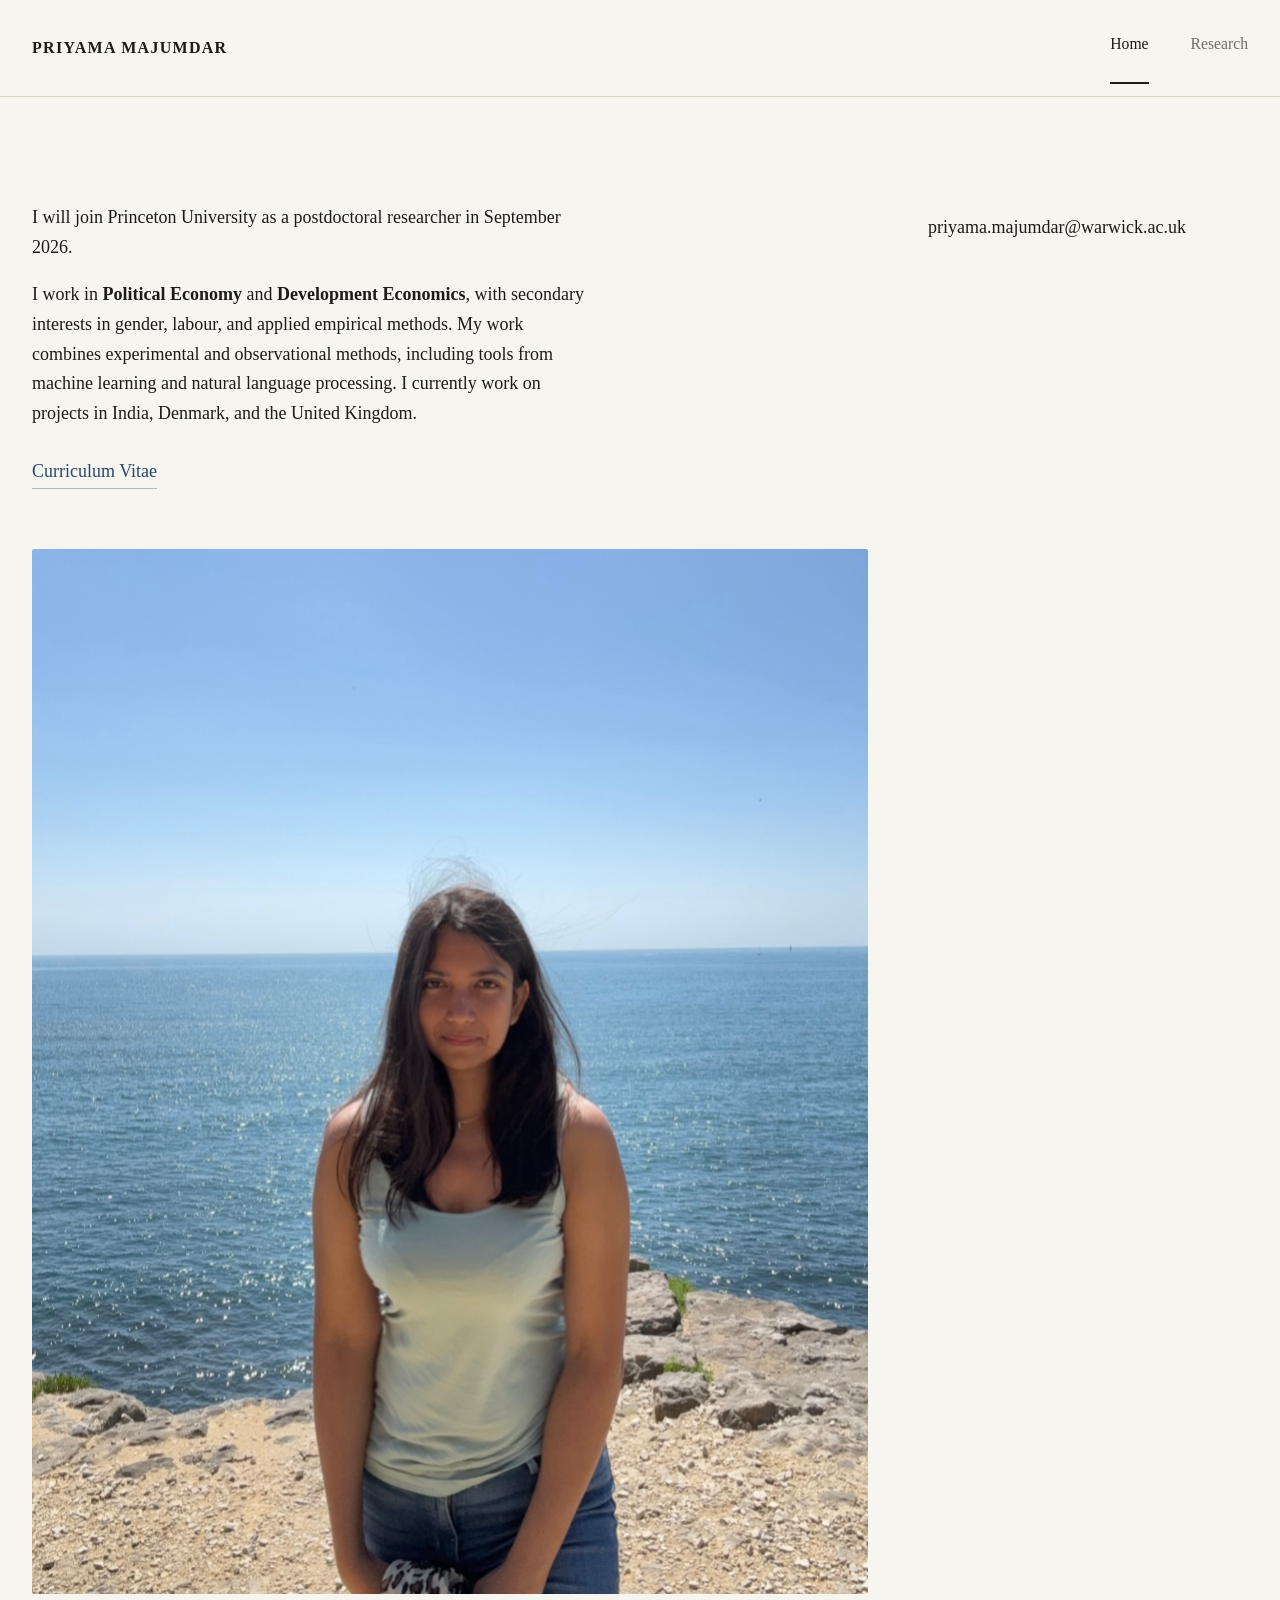
==== index.html @ 5f03e094 "Update index.html" ====
<!-- index.html -->
<!DOCTYPE html>
<html lang="en">
<head>
  <meta charset="UTF-8" />
  <meta name="viewport" content="width=device-width, initial-scale=1.0" />
  <title>Priyama Majumdar</title>
  <link rel="stylesheet" href="style.css" />
</head>
<body>
  <header class="site-header">
    <div class="wrap header-inner">
      <a class="brand" href="index.html">Priyama Majumdar</a>
      <nav class="site-nav">
        <a class="active" href="index.html">Home</a>
        <a href="research.html">Research</a>
      </nav>
    </div>
  </header>

  <main class="wrap">
    <section class="hero">
      <div class="hero-copy">

        <p>
          I will join Princeton University as a postdoctoral researcher in September 2026.
        </p>
        
        <p>
          I work in <strong>Political Economy</strong> and <strong>Development Economics</strong>,
          with secondary interests in gender, labour, and applied empirical methods. 
          My work combines experimental and observational methods, including tools from machine learning and natural language processing.
          I currently work on projects in India, Denmark, and the United Kingdom.
        </p>


        <div class="hero-links">
          <a class="text-link" href="https://www.dropbox.com/scl/fi/6mhndwe2h00qac5xtjrt0/Priyama_CV_Latest.pdf?dl=0&rlkey=czpcbrg3jbp7umn40eln0xanf" target="_blank" rel="noopener noreferrer">Curriculum Vitae</a>
        </div>
      </div>

      <div class="hero-links">
          <a href="mailto:priyama.majumdar@warwick.ac.uk">priyama.majumdar@warwick.ac.uk</a>
      </div>
 
      <div class="hero-image">
        <img src="profile.JPG" alt="Priyama Majumdar" />
      </div>
    </section>
  </main>


</body>
</html>
---- style.css ----
:root {
  --bg: #f7f5f0;
  --paper: #ffffff;
  --text: #1d1b19;
  --muted: #736c64;
  --line: #d8d1c6;
  --accent: #27476e;
  --max: 1240px;
  --narrow: 1100px;
}

* {
  box-sizing: border-box;
}

html {
  scroll-behavior: smooth;
}

body {
  margin: 0;
  background: var(--bg);
  color: var(--text);
  font-family: Georgia, "Times New Roman", Times, serif;
  font-size: 18px;
  line-height: 1.65;
}

img {
  max-width: 100%;
  display: block;
}

a {
  color: inherit;
  text-decoration: none;
}

.wrap {
  width: min(var(--max), calc(100% - 64px));
  margin: 0 auto;
}

.narrow {
  width: min(var(--narrow), calc(100% - 64px));
}

.site-header {
  background: var(--bg);
  border-bottom: 1px solid var(--line);
}

.header-inner {
  min-height: 96px;
  display: flex;
  align-items: center;
  justify-content: space-between;
  gap: 32px;
}

.brand {
  font-size: 1rem;
  font-weight: 600;
  letter-spacing: 0.08em;
  text-transform: uppercase;
}

.site-nav {
  display: flex;
  align-items: center;
  gap: 42px;
  flex-wrap: wrap;
}

.site-nav a {
  position: relative;
  font-size: 0.98rem;
  color: var(--muted);
  padding-bottom: 8px;
}

.site-nav a:hover,
.site-nav a.active {
  color: var(--text);
}

.site-nav a.active::after {
  content: "";
  position: absolute;
  left: 0;
  bottom: -19px;
  width: 100%;
  height: 2px;
  background: var(--text);
}

/* home */

.hero {
  padding: 88px 0 78px;
  display: grid;
  grid-template-columns: minmax(0, 1.4fr) 320px;
  gap: 60px;
  align-items: start;
}

.eyebrow {
  margin: 0 0 12px;
  font-size: 0.82rem;
  letter-spacing: 0.12em;
  text-transform: uppercase;
  color: var(--muted);
}

h1 {
  margin: 0 0 18px;
  font-size: clamp(2.8rem, 5vw, 4.4rem);
  line-height: 1.05;
  font-weight: 500;
}

.lead {
  margin: 0 0 22px;
  font-size: 1.14rem;
  color: var(--muted);
}

.hero-copy p {
  max-width: 62ch;
}

.hero-links {
  display: flex;
  gap: 20px;
  align-items: center;
  flex-wrap: wrap;
  margin-top: 28px;
}

.button {
  display: inline-block;
  padding: 12px 20px;
  background: var(--accent);
  color: #fff;
  border-radius: 2px;
  font-size: 0.95rem;
}

.button:hover {
  opacity: 0.92;
}

.text-link {
  color: var(--accent);
  border-bottom: 1px solid rgba(39, 71, 110, 0.35);
  padding-bottom: 1px;
}

.hero-image img {
  width: 100%;
  aspect-ratio: 4 / 5;
  object-fit: cover;
  border-radius: 2px;
}

.home-section {
  padding: 8px 0 96px;
}

.info-grid {
  display: grid;
  grid-template-columns: repeat(2, minmax(0, 1fr));
  gap: 32px;
}

.info-block {
  padding-top: 20px;
  border-top: 1px solid var(--line);
}

.section-label {
  margin: 0 0 10px;
  font-size: 0.82rem;
  letter-spacing: 0.12em;
  text-transform: uppercase;
  color: var(--muted);
}

.muted {
  color: var(--muted);
}

/* research + contact page spacing */

.research-page {
  padding-top: 72px;
  padding-bottom: 90px;
}

.simple-page {
  padding-top: 72px;
  padding-bottom: 90px;
}

/* research */

.research-section + .research-section {
  margin-top: 56px;
}

.section-title {
  margin: 0 0 20px;
  font-size: 0.88rem;
  font-weight: 600;
  letter-spacing: 0.12em;
  text-transform: uppercase;
  color: var(--muted);
}

.paper-list {
  margin: 0;
  padding-left: 2rem;
}

.paper-item {
  border-top: 1px solid var(--line);
  padding: 20px 0 22px 0.2rem;
}

.paper-item::marker {
  font-weight: 600;
  color: var(--text);
}

.paper-item h3 {
  margin: 0 0 6px;
  font-size: 1.14rem;
  line-height: 1.35;
  font-weight: 500;
}

.paper-item h3 a:hover {
  color: var(--accent);
}

.paper-meta {
  margin: 0;
  color: var(--muted);
  font-size: 0.98rem;
  line-height: 1.55;
}

/* contact */

.contact-card {
  margin: 0 0 90px;
  padding: 0;
  border-top: none;
}

.contact-label {
  margin: 0 0 8px;
  font-size: 0.92rem;
  font-weight: 600;
  letter-spacing: 0.08em;
  text-transform: uppercase;
  color: var(--muted);
}

.contact-email {
  margin: 0 0 18px;
  font-size: 1.45rem;
  line-height: 1.3;
}

.contact-email a {
  color: var(--accent);
}

.contact-email a:hover {
  opacity: 0.9;
}

.contact-note {
  margin: 0;
  max-width: none;
  font-size: 1rem;
  color: var(--muted);
  line-height: 1.6;
}

/* footer */

.site-footer {
  border-top: 1px solid var(--line);
  padding: 24px 0 34px;
}

.footer-inner p {
  margin: 0;
  font-size: 0.92rem;
  color: var(--muted);
}

/* responsive */

@media (max-width: 900px) {
  .hero {
    grid-template-columns: 1fr;
    gap: 36px;
    padding-top: 64px;
  }

  .hero-image {
    max-width: 340px;
  }

  .info-grid {
    grid-template-columns: 1fr;
  }
}

@media (max-width: 700px) {
  body {
    font-size: 17px;
  }

  .wrap,
  .narrow {
    width: min(100% - 32px, var(--max));
  }

  .header-inner {
    min-height: auto;
    padding: 20px 0;
    flex-direction: column;
    align-items: flex-start;
    gap: 16px;
  }

  .site-nav {
    gap: 24px;
  }

  .site-nav a.active::after {
    bottom: -8px;
  }

  .paper-list {
    padding-left: 1.5rem;
  }

  .contact-email {
    font-size: 2rem;
  }
}
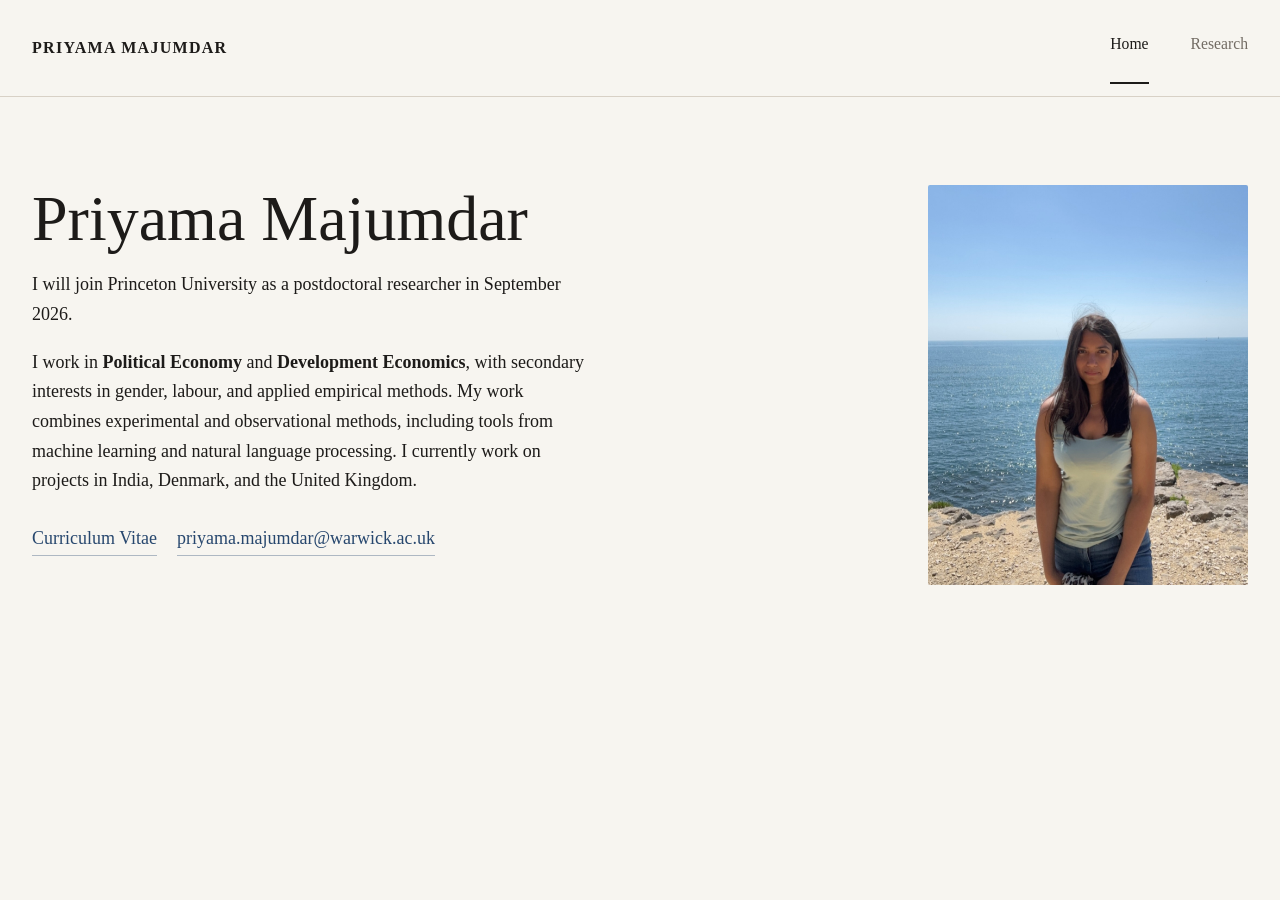
==== commit be83340c: "Update index.html" ====
--- a/index.html
+++ b/index.html
@@ -1,4 +1,3 @@
-<!-- index.html -->
 <!DOCTYPE html>
 <html lang="en">
 <head>
@@ -21,34 +20,39 @@
   <main class="wrap">
     <section class="hero">
       <div class="hero-copy">
+        <h1>Priyama Majumdar</h1>
+
+        <p class="hero-status">
+          I will join Princeton University as a postdoctoral researcher in September 2026.
+        </p>
 
         <p>
-          I will join Princeton University as a postdoctoral researcher in September 2026.
-        </p>
-        
-        <p>
           I work in <strong>Political Economy</strong> and <strong>Development Economics</strong>,
-          with secondary interests in gender, labour, and applied empirical methods. 
-          My work combines experimental and observational methods, including tools from machine learning and natural language processing.
-          I currently work on projects in India, Denmark, and the United Kingdom.
+          with secondary interests in gender, labour, and applied empirical methods.
+          My work combines experimental and observational methods, including tools from machine learning
+          and natural language processing. I currently work on projects in India, Denmark, and the United Kingdom.
         </p>
 
+        <div class="hero-links">
+          <a
+            class="text-link"
+            href="https://www.dropbox.com/scl/fi/6mhndwe2h00qac5xtjrt0/Priyama_CV_Latest.pdf?dl=0&rlkey=czpcbrg3jbp7umn40eln0xanf"
+            target="_blank"
+            rel="noopener noreferrer"
+          >
+            Curriculum Vitae
+          </a>
 
-        <div class="hero-links">
-          <a class="text-link" href="https://www.dropbox.com/scl/fi/6mhndwe2h00qac5xtjrt0/Priyama_CV_Latest.pdf?dl=0&rlkey=czpcbrg3jbp7umn40eln0xanf" target="_blank" rel="noopener noreferrer">Curriculum Vitae</a>
+          <a class="text-link contact-link" href="mailto:priyama.majumdar@warwick.ac.uk">
+            priyama.majumdar@warwick.ac.uk
+          </a>
         </div>
       </div>
 
-      <div class="hero-links">
-          <a href="mailto:priyama.majumdar@warwick.ac.uk">priyama.majumdar@warwick.ac.uk</a>
-      </div>
- 
       <div class="hero-image">
-        <img src="profile.JPG" alt="Priyama Majumdar" />
+        <img src="profile.JPG" alt="Portrait of Priyama Majumdar" />
       </div>
     </section>
   </main>
-
-
 </body>
 </html>
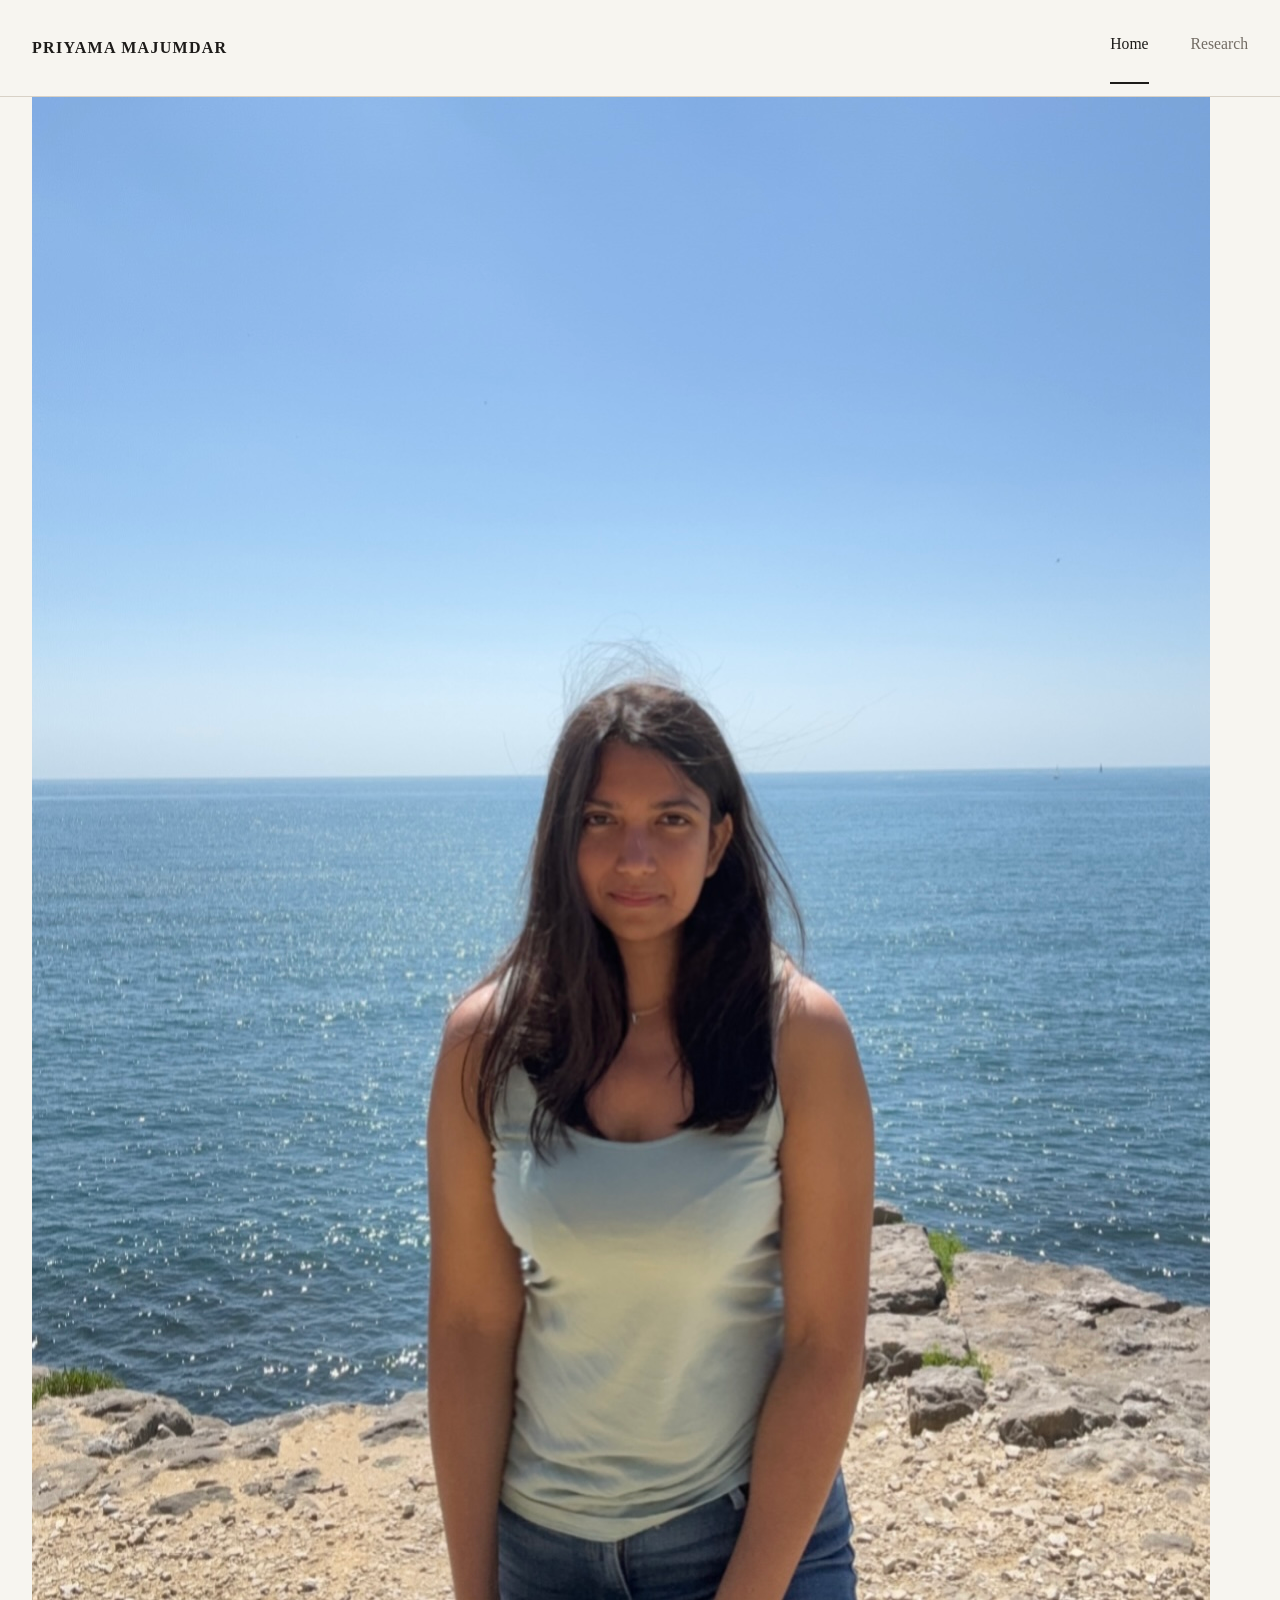
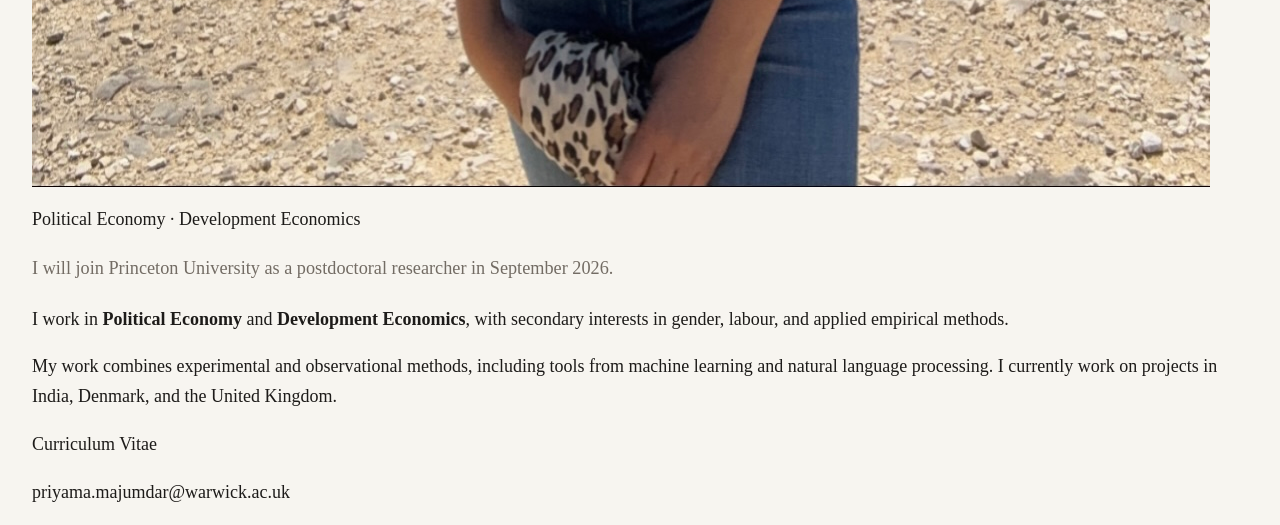
==== commit bfe8df0c: "Update index.html" ====
--- a/index.html
+++ b/index.html
@@ -10,47 +10,53 @@
   <header class="site-header">
     <div class="wrap header-inner">
       <a class="brand" href="index.html">Priyama Majumdar</a>
-      <nav class="site-nav">
+      <nav class="site-nav" aria-label="Primary">
         <a class="active" href="index.html">Home</a>
         <a href="research.html">Research</a>
       </nav>
     </div>
   </header>
 
-  <main class="wrap">
-    <section class="hero">
-      <div class="hero-copy">
-        <h1>Priyama Majumdar</h1>
+  <main class="wrap home-main">
+    <section class="profile-layout">
+      <div class="profile-image">
+        <img src="profile.JPG" alt="Priyama Majumdar" />
+      </div>
 
-        <p class="hero-status">
+      <div class="profile-text">
+        <p class="kicker">Political Economy · Development Economics</p>
+
+        <p class="lead">
           I will join Princeton University as a postdoctoral researcher in September 2026.
         </p>
 
         <p>
           I work in <strong>Political Economy</strong> and <strong>Development Economics</strong>,
           with secondary interests in gender, labour, and applied empirical methods.
-          My work combines experimental and observational methods, including tools from machine learning
-          and natural language processing. I currently work on projects in India, Denmark, and the United Kingdom.
         </p>
 
-        <div class="hero-links">
-          <a
-            class="text-link"
-            href="https://www.dropbox.com/scl/fi/6mhndwe2h00qac5xtjrt0/Priyama_CV_Latest.pdf?dl=0&rlkey=czpcbrg3jbp7umn40eln0xanf"
-            target="_blank"
-            rel="noopener noreferrer"
-          >
-            Curriculum Vitae
-          </a>
+        <p>
+          My work combines experimental and observational methods, including tools from
+          machine learning and natural language processing. I currently work on projects
+          in India, Denmark, and the United Kingdom.
+        </p>
 
-          <a class="text-link contact-link" href="mailto:priyama.majumdar@warwick.ac.uk">
-            priyama.majumdar@warwick.ac.uk
-          </a>
+        <div class="contact-links">
+          <p>
+            <a
+              href="https://www.dropbox.com/scl/fi/6mhndwe2h00qac5xtjrt0/Priyama_CV_Latest.pdf?dl=0&rlkey=czpcbrg3jbp7umn40eln0xanf"
+              target="_blank"
+              rel="noopener noreferrer"
+            >
+              Curriculum Vitae
+            </a>
+          </p>
+          <p>
+            <a href="mailto:priyama.majumdar@warwick.ac.uk">
+              priyama.majumdar@warwick.ac.uk
+            </a>
+          </p>
         </div>
-      </div>
-
-      <div class="hero-image">
-        <img src="profile.JPG" alt="Portrait of Priyama Majumdar" />
       </div>
     </section>
   </main>
--- a/style.css
+++ b/style.css
@@ -97,6 +97,58 @@
 /* home */
 
 .hero {
+  display: grid;
+  grid-template-columns: 1.4fr 0.9fr;
+  gap: 3rem;
+  align-items: center;
+  padding: 3rem 0;
+}
+
+.hero-copy h1 {
+  margin-bottom: 0.75rem;
+  font-size: 2.25rem;
+  line-height: 1.1;
+}
+
+.hero-status {
+  font-size: 1.1rem;
+  margin-bottom: 1.25rem;
+}
+
+.hero-links {
+  display: flex;
+  flex-direction: column;
+  gap: 0.65rem;
+  margin-top: 1.5rem;
+}
+
+.text-link {
+  text-decoration: none;
+  font-weight: 500;
+}
+
+.text-link:hover {
+  text-decoration: underline;
+}
+
+.hero-image img {
+  width: 100%;
+  max-width: 320px;
+  border-radius: 12px;
+  display: block;
+}
+
+@media (max-width: 768px) {
+  .hero {
+    grid-template-columns: 1fr;
+  }
+
+  .hero-image {
+    order: -1;
+  }
+}
+
+.hero {
   padding: 88px 0 78px;
   display: grid;
   grid-template-columns: minmax(0, 1.4fr) 320px;
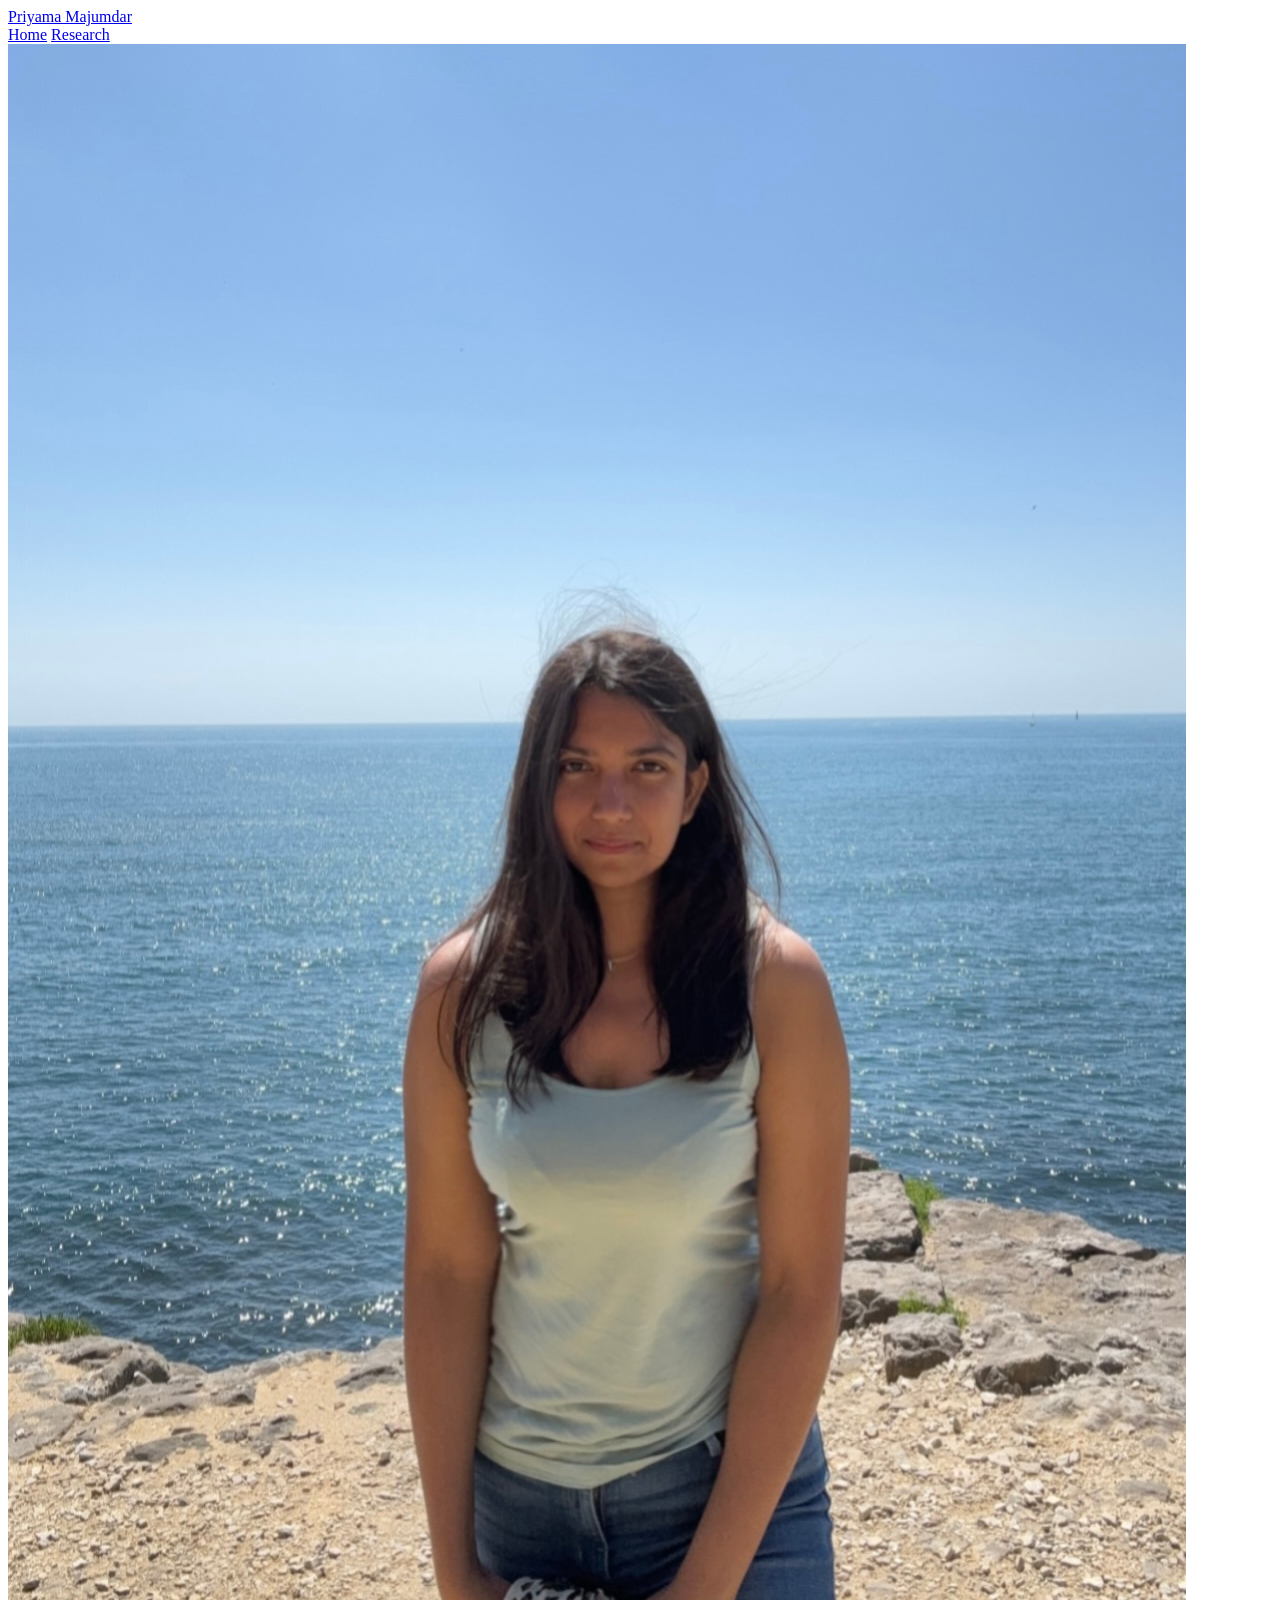
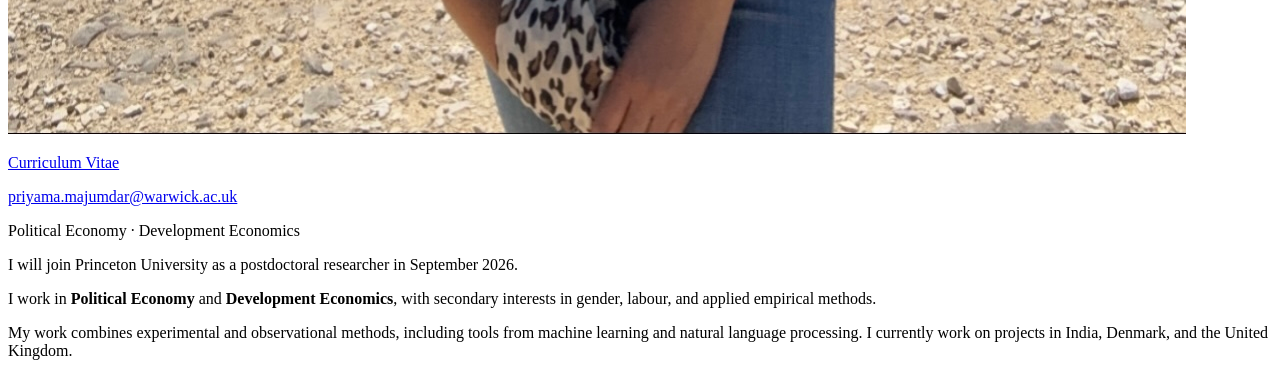
==== commit 15ee2906: "Update index.html" ====
--- a/index.html
+++ b/index.html
@@ -8,8 +8,8 @@
 </head>
 <body>
   <header class="site-header">
-    <div class="wrap header-inner">
-      <a class="brand" href="index.html">Priyama Majumdar</a>
+    <div class="container header-inner">
+      <a class="site-title" href="index.html">Priyama Majumdar</a>
       <nav class="site-nav" aria-label="Primary">
         <a class="active" href="index.html">Home</a>
         <a href="research.html">Research</a>
@@ -17,14 +17,27 @@
     </div>
   </header>
 
-  <main class="wrap home-main">
-    <section class="profile-layout">
-      <div class="profile-image">
-        <img src="profile.JPG" alt="Priyama Majumdar" />
-      </div>
+  <main class="container page-home">
+    <section class="home-layout">
+      <aside class="home-sidebar">
+        <img class="profile-photo" src="profile.JPG" alt="Priyama Majumdar" />
 
-      <div class="profile-text">
-        <p class="kicker">Political Economy · Development Economics</p>
+        <div class="sidebar-block">
+          <p class="sidebar-line">
+            <a href="https://www.dropbox.com/scl/fi/6mhndwe2h00qac5xtjrt0/Priyama_CV_Latest.pdf?dl=0&rlkey=czpcbrg3jbp7umn40eln0xanf" target="_blank" rel="noopener noreferrer">
+              Curriculum Vitae
+            </a>
+          </p>
+          <p class="sidebar-line">
+            <a href="mailto:priyama.majumdar@warwick.ac.uk">
+              priyama.majumdar@warwick.ac.uk
+            </a>
+          </p>
+        </div>
+      </aside>
+
+      <section class="home-content">
+        <p class="eyebrow">Political Economy · Development Economics</p>
 
         <p class="lead">
           I will join Princeton University as a postdoctoral researcher in September 2026.
@@ -40,24 +53,7 @@
           machine learning and natural language processing. I currently work on projects
           in India, Denmark, and the United Kingdom.
         </p>
-
-        <div class="contact-links">
-          <p>
-            <a
-              href="https://www.dropbox.com/scl/fi/6mhndwe2h00qac5xtjrt0/Priyama_CV_Latest.pdf?dl=0&rlkey=czpcbrg3jbp7umn40eln0xanf"
-              target="_blank"
-              rel="noopener noreferrer"
-            >
-              Curriculum Vitae
-            </a>
-          </p>
-          <p>
-            <a href="mailto:priyama.majumdar@warwick.ac.uk">
-              priyama.majumdar@warwick.ac.uk
-            </a>
-          </p>
-        </div>
-      </div>
+      </section>
     </section>
   </main>
 </body>
--- a/style.css
+++ b/style.css
@@ -1,408 +1,21 @@
-:root {
-  --bg: #f7f5f0;
-  --paper: #ffffff;
-  --text: #1d1b19;
-  --muted: #736c64;
-  --line: #d8d1c6;
-  --accent: #27476e;
-  --max: 1240px;
-  --narrow: 1100px;
-}
-
-* {
-  box-sizing: border-box;
-}
-
-html {
-  scroll-behavior: smooth;
-}
-
-body {
-  margin: 0;
-  background: var(--bg);
-  color: var(--text);
-  font-family: Georgia, "Times New Roman", Times, serif;
-  font-size: 18px;
-  line-height: 1.65;
-}
-
-img {
-  max-width: 100%;
-  display: block;
-}
-
-a {
-  color: inherit;
-  text-decoration: none;
-}
-
-.wrap {
-  width: min(var(--max), calc(100% - 64px));
-  margin: 0 auto;
-}
-
-.narrow {
-  width: min(var(--narrow), calc(100% - 64px));
-}
-
-.site-header {
-  background: var(--bg);
-  border-bottom: 1px solid var(--line);
-}
-
-.header-inner {
-  min-height: 96px;
-  display: flex;
-  align-items: center;
-  justify-content: space-between;
-  gap: 32px;
-}
-
-.brand {
-  font-size: 1rem;
-  font-weight: 600;
-  letter-spacing: 0.08em;
-  text-transform: uppercase;
-}
-
-.site-nav {
-  display: flex;
-  align-items: center;
-  gap: 42px;
-  flex-wrap: wrap;
-}
-
-.site-nav a {
-  position: relative;
-  font-size: 0.98rem;
-  color: var(--muted);
-  padding-bottom: 8px;
-}
-
-.site-nav a:hover,
-.site-nav a.active {
-  color: var(--text);
-}
-
-.site-nav a.active::after {
-  content: "";
-  position: absolute;
-  left: 0;
-  bottom: -19px;
-  width: 100%;
-  height: 2px;
-  background: var(--text);
-}
-
-/* home */
-
-.hero {
-  display: grid;
-  grid-template-columns: 1.4fr 0.9fr;
-  gap: 3rem;
-  align-items: center;
-  padding: 3rem 0;
-}
-
-.hero-copy h1 {
-  margin-bottom: 0.75rem;
-  font-size: 2.25rem;
-  line-height: 1.1;
-}
-
-.hero-status {
-  font-size: 1.1rem;
-  margin-bottom: 1.25rem;
-}
-
-.hero-links {
-  display: flex;
-  flex-direction: column;
-  gap: 0.65rem;
-  margin-top: 1.5rem;
-}
-
-.text-link {
-  text-decoration: none;
-  font-weight: 500;
-}
-
-.text-link:hover {
-  text-decoration: underline;
-}
-
-.hero-image img {
-  width: 100%;
-  max-width: 320px;
-  border-radius: 12px;
-  display: block;
-}
-
-@media (max-width: 768px) {
-  .hero {
-    grid-template-columns: 1fr;
+@media (max-width: 900px) {
+  .profile-layout {
+    grid-template-columns: 180px minmax(0, 1fr);
+    gap: 28px;
   }
 
-  .hero-image {
-    order: -1;
+  .profile-image img {
+    max-width: 180px;
   }
 }
 
-.hero {
-  padding: 88px 0 78px;
-  display: grid;
-  grid-template-columns: minmax(0, 1.4fr) 320px;
-  gap: 60px;
-  align-items: start;
-}
-
-.eyebrow {
-  margin: 0 0 12px;
-  font-size: 0.82rem;
-  letter-spacing: 0.12em;
-  text-transform: uppercase;
-  color: var(--muted);
-}
-
-h1 {
-  margin: 0 0 18px;
-  font-size: clamp(2.8rem, 5vw, 4.4rem);
-  line-height: 1.05;
-  font-weight: 500;
-}
-
-.lead {
-  margin: 0 0 22px;
-  font-size: 1.14rem;
-  color: var(--muted);
-}
-
-.hero-copy p {
-  max-width: 62ch;
-}
-
-.hero-links {
-  display: flex;
-  gap: 20px;
-  align-items: center;
-  flex-wrap: wrap;
-  margin-top: 28px;
-}
-
-.button {
-  display: inline-block;
-  padding: 12px 20px;
-  background: var(--accent);
-  color: #fff;
-  border-radius: 2px;
-  font-size: 0.95rem;
-}
-
-.button:hover {
-  opacity: 0.92;
-}
-
-.text-link {
-  color: var(--accent);
-  border-bottom: 1px solid rgba(39, 71, 110, 0.35);
-  padding-bottom: 1px;
-}
-
-.hero-image img {
-  width: 100%;
-  aspect-ratio: 4 / 5;
-  object-fit: cover;
-  border-radius: 2px;
-}
-
-.home-section {
-  padding: 8px 0 96px;
-}
-
-.info-grid {
-  display: grid;
-  grid-template-columns: repeat(2, minmax(0, 1fr));
-  gap: 32px;
-}
-
-.info-block {
-  padding-top: 20px;
-  border-top: 1px solid var(--line);
-}
-
-.section-label {
-  margin: 0 0 10px;
-  font-size: 0.82rem;
-  letter-spacing: 0.12em;
-  text-transform: uppercase;
-  color: var(--muted);
-}
-
-.muted {
-  color: var(--muted);
-}
-
-/* research + contact page spacing */
-
-.research-page {
-  padding-top: 72px;
-  padding-bottom: 90px;
-}
-
-.simple-page {
-  padding-top: 72px;
-  padding-bottom: 90px;
-}
-
-/* research */
-
-.research-section + .research-section {
-  margin-top: 56px;
-}
-
-.section-title {
-  margin: 0 0 20px;
-  font-size: 0.88rem;
-  font-weight: 600;
-  letter-spacing: 0.12em;
-  text-transform: uppercase;
-  color: var(--muted);
-}
-
-.paper-list {
-  margin: 0;
-  padding-left: 2rem;
-}
-
-.paper-item {
-  border-top: 1px solid var(--line);
-  padding: 20px 0 22px 0.2rem;
-}
-
-.paper-item::marker {
-  font-weight: 600;
-  color: var(--text);
-}
-
-.paper-item h3 {
-  margin: 0 0 6px;
-  font-size: 1.14rem;
-  line-height: 1.35;
-  font-weight: 500;
-}
-
-.paper-item h3 a:hover {
-  color: var(--accent);
-}
-
-.paper-meta {
-  margin: 0;
-  color: var(--muted);
-  font-size: 0.98rem;
-  line-height: 1.55;
-}
-
-/* contact */
-
-.contact-card {
-  margin: 0 0 90px;
-  padding: 0;
-  border-top: none;
-}
-
-.contact-label {
-  margin: 0 0 8px;
-  font-size: 0.92rem;
-  font-weight: 600;
-  letter-spacing: 0.08em;
-  text-transform: uppercase;
-  color: var(--muted);
-}
-
-.contact-email {
-  margin: 0 0 18px;
-  font-size: 1.45rem;
-  line-height: 1.3;
-}
-
-.contact-email a {
-  color: var(--accent);
-}
-
-.contact-email a:hover {
-  opacity: 0.9;
-}
-
-.contact-note {
-  margin: 0;
-  max-width: none;
-  font-size: 1rem;
-  color: var(--muted);
-  line-height: 1.6;
-}
-
-/* footer */
-
-.site-footer {
-  border-top: 1px solid var(--line);
-  padding: 24px 0 34px;
-}
-
-.footer-inner p {
-  margin: 0;
-  font-size: 0.92rem;
-  color: var(--muted);
-}
-
-/* responsive */
-
-@media (max-width: 900px) {
-  .hero {
+@media (max-width: 720px) {
+  .profile-layout {
     grid-template-columns: 1fr;
-    gap: 36px;
-    padding-top: 64px;
+    gap: 20px;
   }
 
-  .hero-image {
-    max-width: 340px;
-  }
-
-  .info-grid {
-    grid-template-columns: 1fr;
+  .profile-image img {
+    max-width: 170px;
   }
 }
-
-@media (max-width: 700px) {
-  body {
-    font-size: 17px;
-  }
-
-  .wrap,
-  .narrow {
-    width: min(100% - 32px, var(--max));
-  }
-
-  .header-inner {
-    min-height: auto;
-    padding: 20px 0;
-    flex-direction: column;
-    align-items: flex-start;
-    gap: 16px;
-  }
-
-  .site-nav {
-    gap: 24px;
-  }
-
-  .site-nav a.active::after {
-    bottom: -8px;
-  }
-
-  .paper-list {
-    padding-left: 1.5rem;
-  }
-
-  .contact-email {
-    font-size: 2rem;
-  }
-}
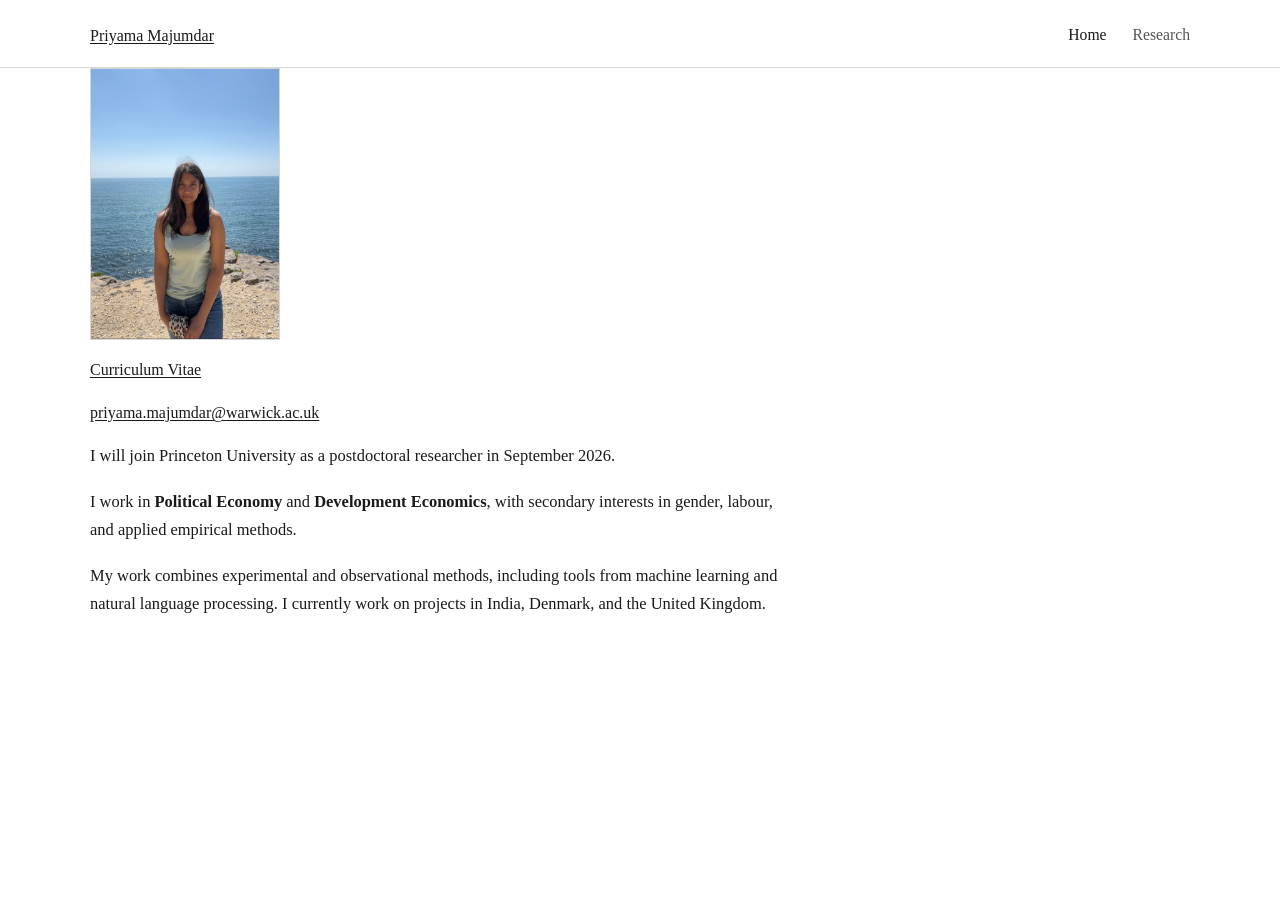
==== commit 03a228f3: "Update index.html" ====
--- a/index.html
+++ b/index.html
@@ -9,7 +9,7 @@
 <body>
   <header class="site-header">
     <div class="container header-inner">
-      <a class="site-title" href="index.html">Priyama Majumdar</a>
+      <a class="site-name" href="index.html">Priyama Majumdar</a>
       <nav class="site-nav" aria-label="Primary">
         <a class="active" href="index.html">Home</a>
         <a href="research.html">Research</a>
@@ -17,29 +17,19 @@
     </div>
   </header>
 
-  <main class="container page-home">
-    <section class="home-layout">
+  <main class="container home-page">
+    <section class="home-grid">
       <aside class="home-sidebar">
         <img class="profile-photo" src="profile.JPG" alt="Priyama Majumdar" />
 
-        <div class="sidebar-block">
-          <p class="sidebar-line">
-            <a href="https://www.dropbox.com/scl/fi/6mhndwe2h00qac5xtjrt0/Priyama_CV_Latest.pdf?dl=0&rlkey=czpcbrg3jbp7umn40eln0xanf" target="_blank" rel="noopener noreferrer">
-              Curriculum Vitae
-            </a>
-          </p>
-          <p class="sidebar-line">
-            <a href="mailto:priyama.majumdar@warwick.ac.uk">
-              priyama.majumdar@warwick.ac.uk
-            </a>
-          </p>
+        <div class="contact-block">
+          <p><a href="https://www.dropbox.com/scl/fi/6mhndwe2h00qac5xtjrt0/Priyama_CV_Latest.pdf?dl=0&rlkey=czpcbrg3jbp7umn40eln0xanf" target="_blank" rel="noopener noreferrer">Curriculum Vitae</a></p>
+          <p><a href="mailto:priyama.majumdar@warwick.ac.uk">priyama.majumdar@warwick.ac.uk</a></p>
         </div>
       </aside>
 
       <section class="home-content">
-        <p class="eyebrow">Political Economy · Development Economics</p>
-
-        <p class="lead">
+        <p class="home-lead">
           I will join Princeton University as a postdoctoral researcher in September 2026.
         </p>
 
--- a/style.css
+++ b/style.css
@@ -1,21 +1,250 @@
+:root {
+  --bg: #ffffff;
+  --text: #1a1a1a;
+  --muted: #555555;
+  --line: #d6d6d6;
+  --soft: #f5f5f5;
+  --max-width: 1100px;
+  --reading-width: 760px;
+}
+
+* {
+  box-sizing: border-box;
+}
+
+html {
+  font-size: 16px;
+}
+
+body {
+  margin: 0;
+  background: var(--bg);
+  color: var(--text);
+  font-family: Georgia, "Times New Roman", Times, serif;
+  line-height: 1.7;
+  -webkit-font-smoothing: antialiased;
+}
+
+img {
+  display: block;
+  max-width: 100%;
+}
+
+a {
+  color: var(--text);
+  text-decoration: underline;
+  text-underline-offset: 2px;
+}
+
+a:hover {
+  color: var(--muted);
+}
+
+.container {
+  width: min(var(--max-width), calc(100% - 56px));
+  margin: 0 auto;
+}
+
+/* Header */
+
+.site-header {
+  border-bottom: 1px solid var(--line);
+}
+
+.header-inner {
+  display: flex;
+  justify-content: space-between;
+  align-items: center;
+  padding: 22px 0 18px;
+}
+
+.site-title {
+  font-size: 1.08rem;
+  font-weight: 600;
+  letter-spacing: 0.01em;
+  text-decoration: none;
+}
+
+.site-title:hover {
+  color: var(--text);
+}
+
+.site-nav {
+  display: flex;
+  gap: 26px;
+}
+
+.site-nav a {
+  font-size: 0.98rem;
+  text-decoration: none;
+  color: var(--muted);
+}
+
+.site-nav a.active {
+  color: var(--text);
+}
+
+/* Home */
+
+.page-home {
+  padding: 44px 0 72px;
+}
+
+.home-layout {
+  display: grid;
+  grid-template-columns: 190px minmax(0, 1fr);
+  gap: 56px;
+  align-items: start;
+}
+
+.home-sidebar {
+  position: relative;
+}
+
+.profile-photo {
+  width: 190px;
+  max-width: 100%;
+  height: auto;
+  border: 1px solid var(--line);
+}
+
+.sidebar-block {
+  margin-top: 18px;
+}
+
+.sidebar-line {
+  margin: 0 0 8px;
+  font-size: 0.96rem;
+  line-height: 1.5;
+}
+
+.home-content {
+  max-width: 700px;
+}
+
+.eyebrow {
+  margin: 0 0 16px;
+  font-size: 0.8rem;
+  letter-spacing: 0.08em;
+  text-transform: uppercase;
+  color: var(--muted);
+}
+
+.lead {
+  margin: 0 0 22px;
+  font-size: 1.18rem;
+  line-height: 1.6;
+}
+
+.home-content p {
+  margin: 0 0 18px;
+  font-size: 1.03rem;
+}
+
+/* Research */
+
+.page-research {
+  max-width: calc(var(--reading-width) + 56px);
+  padding: 44px 0 72px;
+}
+
+.page-intro {
+  margin-bottom: 34px;
+}
+
+.page-intro h1 {
+  margin: 0 0 10px;
+  font-size: 1.5rem;
+  font-weight: 600;
+}
+
+.page-intro p {
+  margin: 0;
+  color: var(--muted);
+  font-size: 1rem;
+}
+
+.research-section + .research-section {
+  margin-top: 42px;
+}
+
+.research-section h2 {
+  margin: 0 0 18px;
+  padding-bottom: 8px;
+  border-bottom: 1px solid var(--line);
+  font-size: 1.12rem;
+  font-weight: 600;
+}
+
+.paper-list {
+  display: flex;
+  flex-direction: column;
+  gap: 18px;
+}
+
+.paper-item h3 {
+  margin: 0 0 4px;
+  font-size: 1.02rem;
+  font-weight: 500;
+  line-height: 1.5;
+}
+
+.paper-item p {
+  margin: 0;
+  color: var(--muted);
+  font-size: 0.97rem;
+  line-height: 1.6;
+}
+
+/* Responsive */
+
 @media (max-width: 900px) {
-  .profile-layout {
-    grid-template-columns: 180px minmax(0, 1fr);
-    gap: 28px;
-  }
-
-  .profile-image img {
-    max-width: 180px;
-  }
-}
-
-@media (max-width: 720px) {
-  .profile-layout {
+  .home-layout {
+    grid-template-columns: 170px minmax(0, 1fr);
+    gap: 34px;
+  }
+
+  .profile-photo {
+    width: 170px;
+  }
+}
+
+@media (max-width: 700px) {
+  .container {
+    width: min(var(--max-width), calc(100% - 32px));
+  }
+
+  .header-inner {
+    flex-direction: column;
+    align-items: flex-start;
+    gap: 10px;
+  }
+
+  .site-nav {
+    gap: 18px;
+  }
+
+  .page-home,
+  .page-research {
+    padding: 30px 0 48px;
+  }
+
+  .home-layout {
     grid-template-columns: 1fr;
-    gap: 20px;
-  }
-
-  .profile-image img {
-    max-width: 170px;
-  }
-}
+    gap: 24px;
+  }
+
+  .profile-photo {
+    width: 160px;
+  }
+
+  .lead {
+    font-size: 1.08rem;
+  }
+
+  .home-content p,
+  .page-intro p,
+  .paper-item p {
+    font-size: 0.98rem;
+  }
+}
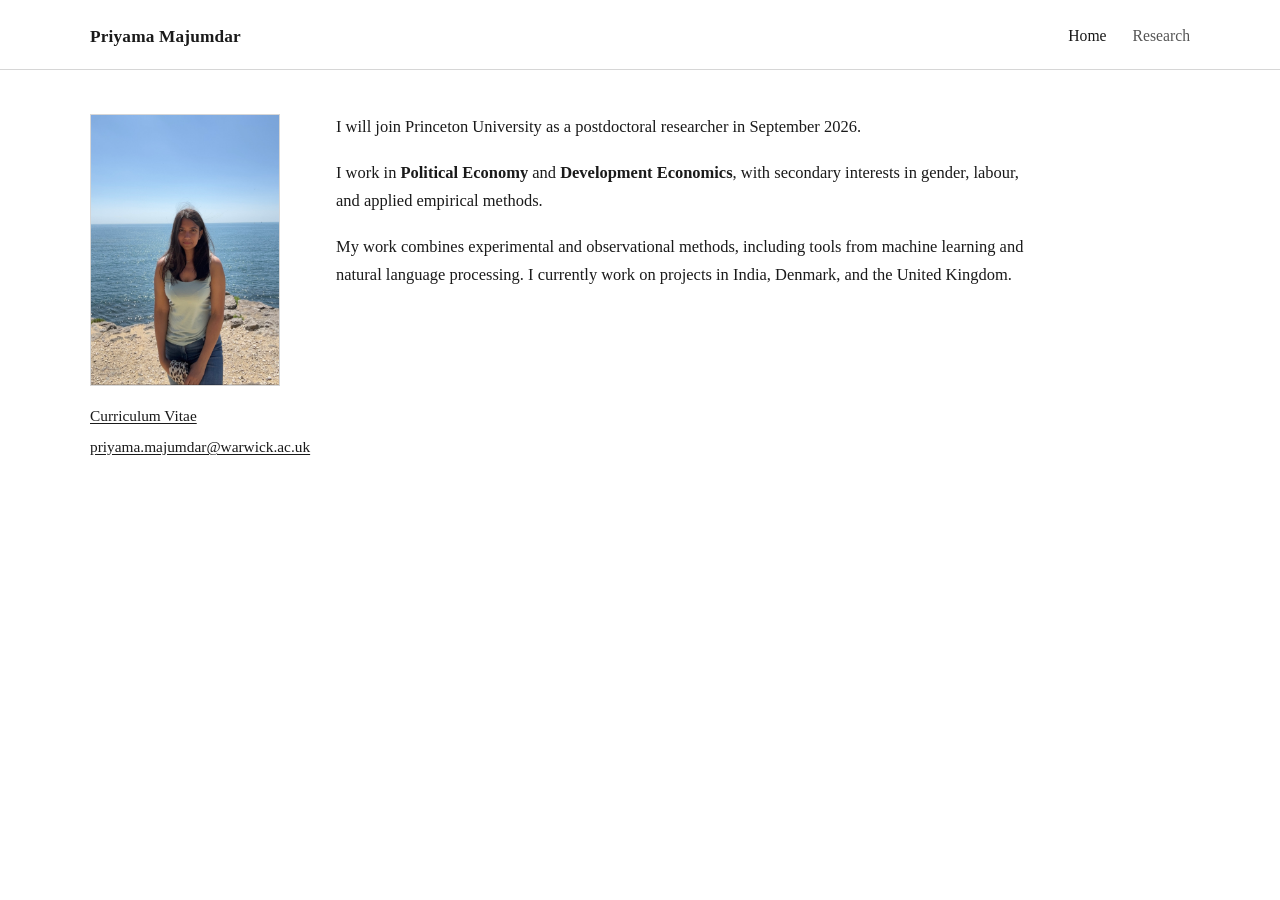
==== commit f68e6433: "Update index.html" ====
--- a/index.html
+++ b/index.html
@@ -9,7 +9,7 @@
 <body>
   <header class="site-header">
     <div class="container header-inner">
-      <a class="site-name" href="index.html">Priyama Majumdar</a>
+      <a class="site-title" href="index.html">Priyama Majumdar</a>
       <nav class="site-nav" aria-label="Primary">
         <a class="active" href="index.html">Home</a>
         <a href="research.html">Research</a>
@@ -17,19 +17,28 @@
     </div>
   </header>
 
-  <main class="container home-page">
-    <section class="home-grid">
+  <main class="container page-home">
+    <section class="home-layout">
       <aside class="home-sidebar">
         <img class="profile-photo" src="profile.JPG" alt="Priyama Majumdar" />
 
-        <div class="contact-block">
-          <p><a href="https://www.dropbox.com/scl/fi/6mhndwe2h00qac5xtjrt0/Priyama_CV_Latest.pdf?dl=0&rlkey=czpcbrg3jbp7umn40eln0xanf" target="_blank" rel="noopener noreferrer">Curriculum Vitae</a></p>
-          <p><a href="mailto:priyama.majumdar@warwick.ac.uk">priyama.majumdar@warwick.ac.uk</a></p>
+        <div class="sidebar-block">
+          <p class="sidebar-line">
+            <a href="https://www.dropbox.com/scl/fi/6mhndwe2h00qac5xtjrt0/Priyama_CV_Latest.pdf?dl=0&rlkey=czpcbrg3jbp7umn40eln0xanf" target="_blank" rel="noopener noreferrer">
+              Curriculum Vitae
+            </a>
+          </p>
+          <p class="sidebar-line">
+            <a href="mailto:priyama.majumdar@warwick.ac.uk">
+              priyama.majumdar@warwick.ac.uk
+            </a>
+          </p>
         </div>
       </aside>
 
       <section class="home-content">
-        <p class="home-lead">
+
+        <p class="lead">
           I will join Princeton University as a postdoctoral researcher in September 2026.
         </p>
 
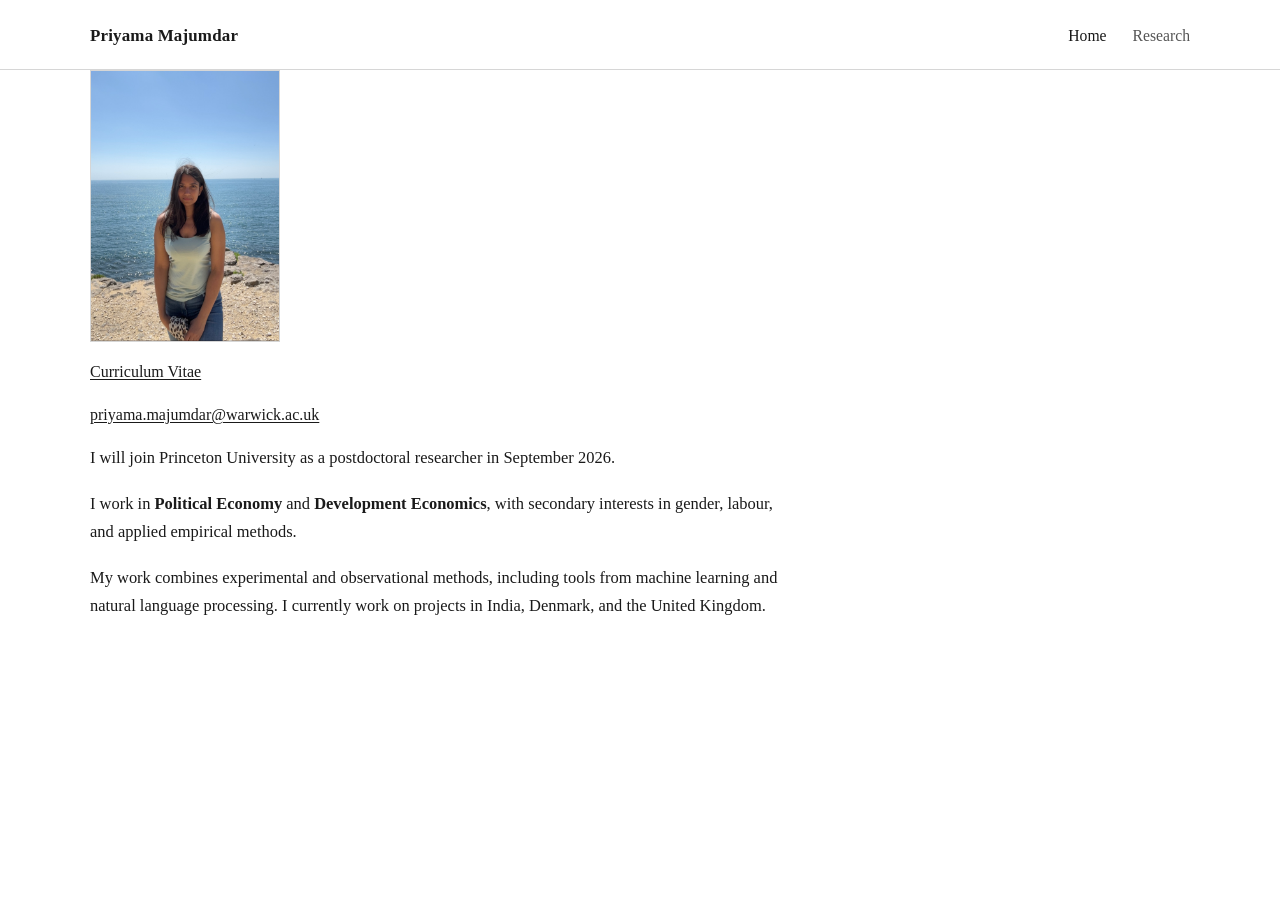
==== commit 4ce4922f: "Update index.html" ====
--- a/index.html
+++ b/index.html
@@ -9,7 +9,7 @@
 <body>
   <header class="site-header">
     <div class="container header-inner">
-      <a class="site-title" href="index.html">Priyama Majumdar</a>
+      <div class="site-name">Priyama Majumdar</div>
       <nav class="site-nav" aria-label="Primary">
         <a class="active" href="index.html">Home</a>
         <a href="research.html">Research</a>
@@ -17,18 +17,22 @@
     </div>
   </header>
 
-  <main class="container page-home">
-    <section class="home-layout">
+  <main class="container home-page">
+    <section class="home-grid">
       <aside class="home-sidebar">
         <img class="profile-photo" src="profile.JPG" alt="Priyama Majumdar" />
 
-        <div class="sidebar-block">
-          <p class="sidebar-line">
-            <a href="https://www.dropbox.com/scl/fi/6mhndwe2h00qac5xtjrt0/Priyama_CV_Latest.pdf?dl=0&rlkey=czpcbrg3jbp7umn40eln0xanf" target="_blank" rel="noopener noreferrer">
+        <div class="contact-block">
+          <p>
+            <a
+              href="https://www.dropbox.com/scl/fi/6mhndwe2h00qac5xtjrt0/Priyama_CV_Latest.pdf?dl=0&rlkey=czpcbrg3jbp7umn40eln0xanf"
+              target="_blank"
+              rel="noopener noreferrer"
+            >
               Curriculum Vitae
             </a>
           </p>
-          <p class="sidebar-line">
+          <p>
             <a href="mailto:priyama.majumdar@warwick.ac.uk">
               priyama.majumdar@warwick.ac.uk
             </a>
@@ -38,7 +42,7 @@
 
       <section class="home-content">
 
-        <p class="lead">
+        <p class="home-lead">
           I will join Princeton University as a postdoctoral researcher in September 2026.
         </p>
 
--- a/style.css
+++ b/style.css
@@ -84,6 +84,14 @@
   color: var(--text);
 }
 
+.site-name {
+  color: var(--text);
+  font-size: 1.06rem;
+  font-weight: 600;
+  letter-spacing: 0.01em;
+  text-decoration: none;
+}
+
 /* Home */
 
 .page-home {
@@ -248,3 +256,13 @@
     font-size: 0.98rem;
   }
 }
+
+.research-section {
+  padding-left: 22px;
+}
+
+@media (max-width: 700px) {
+  .research-section {
+    padding-left: 0;
+  }
+}
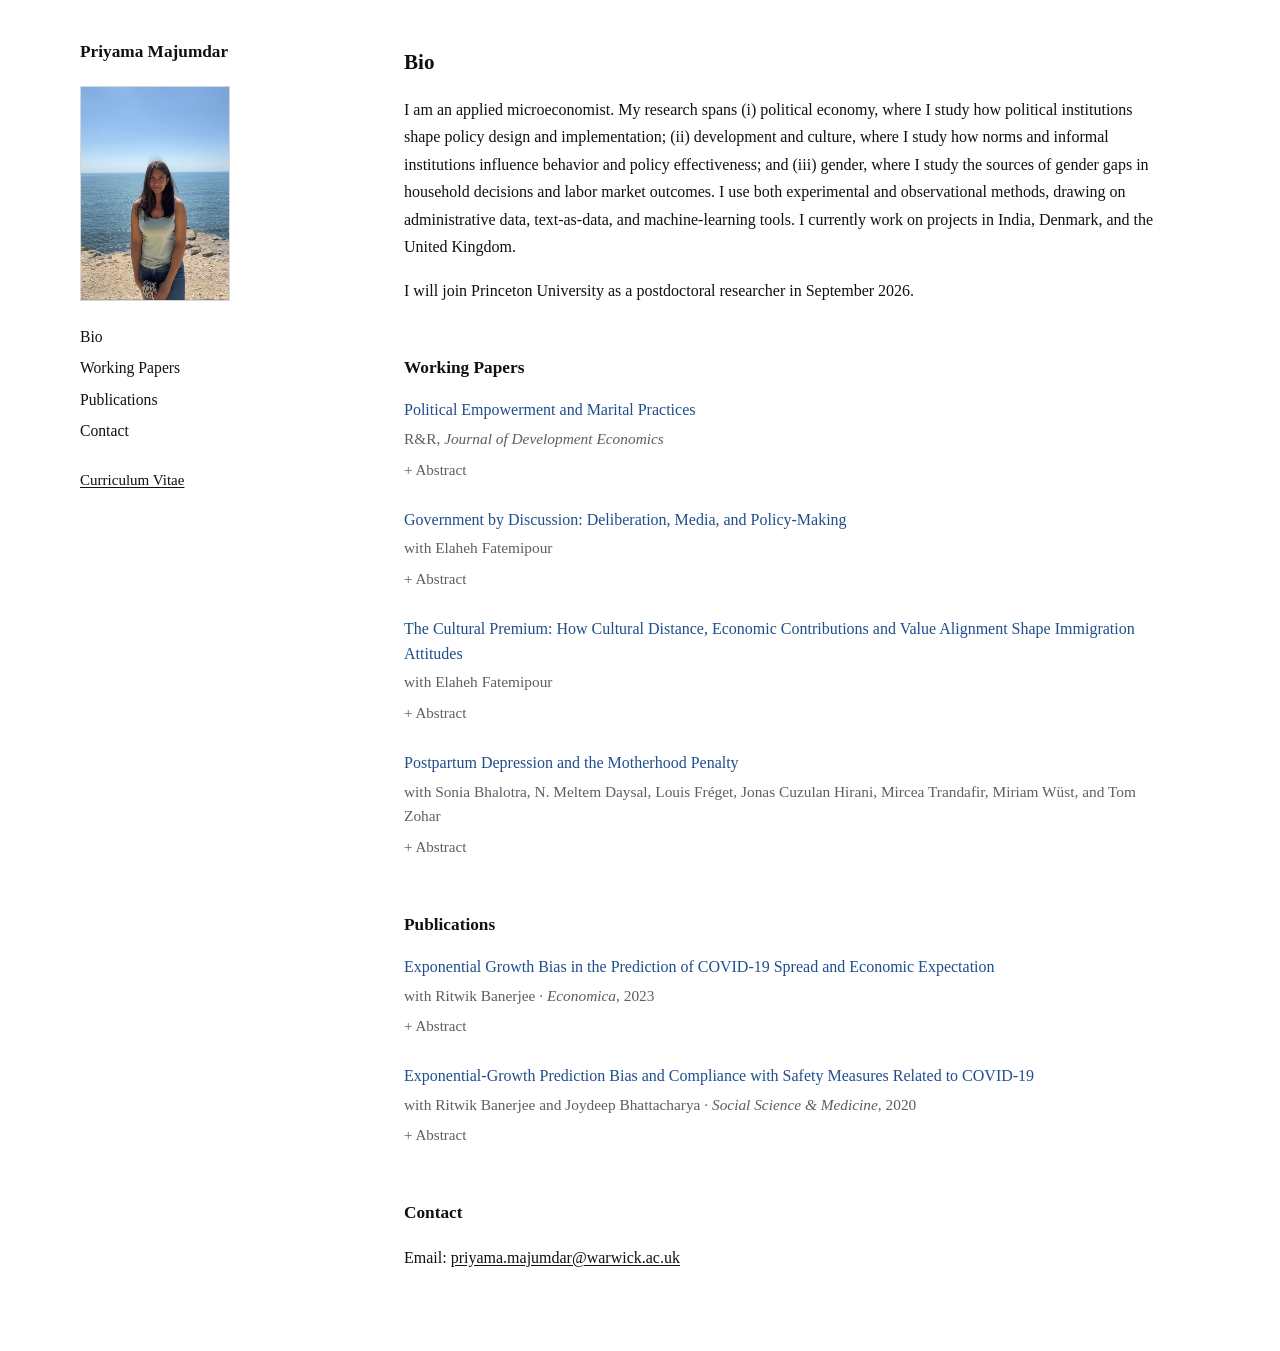
==== commit 82cd98bf: "Update index.html" ====
--- a/index.html
+++ b/index.html
@@ -7,22 +7,21 @@
   <link rel="stylesheet" href="style.css" />
 </head>
 <body>
-  <header class="site-header">
-    <div class="container header-inner">
-      <div class="site-name">Priyama Majumdar</div>
-      <nav class="site-nav" aria-label="Primary">
-        <a class="active" href="index.html">Home</a>
-        <a href="research.html">Research</a>
-      </nav>
-    </div>
-  </header>
-
-  <main class="container home-page">
-    <section class="home-grid">
-      <aside class="home-sidebar">
-        <img class="profile-photo" src="profile.JPG" alt="Priyama Majumdar" />
-
-        <div class="contact-block">
+  <div class="page-shell">
+    <aside class="sidebar">
+      <div class="sidebar-inner">
+        <div class="site-name">Priyama Majumdar</div>
+
+        <img src="profile.JPG" alt="Priyama Majumdar" class="profile-photo" />
+
+        <nav class="sidebar-nav" aria-label="Section navigation">
+          <a href="#bio">Bio</a>
+          <a href="#working-papers">Working Papers</a>
+          <a href="#publications">Publications</a>
+          <a href="#contact">Contact</a>
+        </nav>
+
+        <div class="sidebar-contact">
           <p>
             <a
               href="https://www.dropbox.com/scl/fi/6mhndwe2h00qac5xtjrt0/Priyama_CV_Latest.pdf?dl=0&rlkey=czpcbrg3jbp7umn40eln0xanf"
@@ -32,32 +31,218 @@
               Curriculum Vitae
             </a>
           </p>
-          <p>
-            <a href="mailto:priyama.majumdar@warwick.ac.uk">
-              priyama.majumdar@warwick.ac.uk
-            </a>
-          </p>
         </div>
-      </aside>
-
-      <section class="home-content">
-
-        <p class="home-lead">
+      </div>
+    </aside>
+
+    <main class="content">
+      <section id="bio" class="content-section">
+        <h1>Bio</h1>
+
+          <p> I am an applied microeconomist. My research spans (i) political economy, where I study how political institutions shape policy design and implementation; 
+            (ii) development and culture, where I study how norms and informal institutions influence behavior and policy effectiveness; and 
+            (iii) gender, where I study the sources of gender gaps in household decisions and labor market outcomes. 
+            I use both experimental and observational methods, drawing on administrative data, text-as-data, and machine-learning tools. 
+            I currently work on projects in India, Denmark, and the United Kingdom. </p>
+        
+        <p>
           I will join Princeton University as a postdoctoral researcher in September 2026.
         </p>
 
+
+      </section>
+
+
+
+      <section id="working-papers" class="content-section">
+        <h2>Working Papers</h2>
+
+        <div class="research-entry">
+  <p class="research-title">
+    <a
+      href="https://www.dropbox.com/scl/fi/0xxxodyl0gohrllitan6h/Dowry_and_Political_Leadership.pdf?dl=0&rlkey=zk5eb30em3h0xbe2v3j8n5hxd"
+      target="_blank"
+      rel="noopener noreferrer"
+    >
+      Political Empowerment and Marital Practices
+    </a>
+  </p>
+
+  <p class="research-meta">R&amp;R, <em>Journal of Development Economics</em></p>
+
+  <details class="research-abstract">
+    <summary>Abstract</summary>
+    <p>
+        This paper examines whether expanding women’s political representation affects marital practices
+              in rural India. Exploiting the reservation of village council leadership positions for women under
+              India’s 1992 constitutional amendment, I show that exposure to female leaders delays marriage by
+              improving women’s economic opportunities, but also increases dowry payments. The increase in dowry
+              is concentrated in more patriarchal settings, where the social costs of delayed marriage are higher.
+              The results suggest that political empowerment can shift marital behavior, but that its effects are
+              constrained—and partly offset—by entrenched social norms. </p>
+  </details>
+</div>
+
+<div class="research-entry">
+  <p class="research-title">
+    <a
+      href="https://www.dropbox.com/scl/fi/803fumqpmqj4j134j91n3/Government-by-Discussion.pdf?dl=0&rlkey=k6c8n99eipu1pgesh965uweqg"
+      target="_blank"
+      rel="noopener noreferrer"
+    >
+      Government by Discussion: Deliberation, Media, and Policy-Making
+    </a>
+  </p>
+
+  <p class="research-meta">with Elaheh Fatemipour</p>
+
+  <details class="research-abstract">
+    <summary>Abstract</summary>
+    <p>
+      This paper studies whether parliamentary deliberation affects policy-making, and whether its effects
+              depend on public exposure. Using quasi-random variation from the computerized ballot that determines
+              which policies are discussed during Question Hour in the Indian Parliament, we show that debated
+              issues are more likely to appear in subsequent bills and that related bills progress faster through
+              the legislative process. These effects are substantially stronger when debate receives media coverage.
+              Reductions in news attention cut the policy impact of debate by roughly half, implying that public
+              exposure is an important mechanism through which deliberation shapes policy.
+    </p>
+  </details>
+</div>
+
+<div class="research-entry">
+  <p class="research-title">
+    <a
+      href="https://www.dropbox.com/scl/fi/31obgis84ilp7j42esmf0/Immigration_Elaheh_Priyama.pdf?dl=0&rlkey=674ygildlw9225mjwsfcqj84v"
+      target="_blank"
+      rel="noopener noreferrer"
+    >
+      The Cultural Premium: How Cultural Distance, Economic Contributions and Value Alignment Shape Immigration Attitudes
+    </a>
+  </p>
+
+  <p class="research-meta">with Elaheh Fatemipour</p>
+
+  <details class="research-abstract">
+    <summary>Abstract</summary>
+    <p>
+      This paper quantifies a cultural premium in immigration attitudes: the additional income a culturally
+              distant immigrant must earn to be equally preferred to a culturally close immigrant for
+              remaining in the host country. Using a representative survey experiment in the United Kingdom, we
+              estimate that this premium exceeds £20,000 when the immigrant’s personal values are unobserved, but
+              falls by 73% when respondents learn that his values align with UK norms. Information on value alignment
+              also reduces concerns about cultural erosion by 35%. The findings indicate that opposition to culturally
+              distant immigrants reflects, to a large extent, beliefs about their underlying values rather than origin
+              per se.   </p>
+  </details>
+</div>
+
+<div class="research-entry">
+  <p class="research-title">
+    <a
+      href="https://www.dropbox.com/scl/fi/798tjt3nt977yh8pphc39/CP_and_mental_health.pdf?dl=0&rlkey=nqs4angdssjtipb246vvfz5w7"
+      target="_blank"
+      rel="noopener noreferrer"
+    >
+      Postpartum Depression and the Motherhood Penalty
+    </a>
+  </p>
+
+  <p class="research-meta">
+    with Sonia Bhalotra, N. Meltem Daysal, Louis Fréget, Jonas Cuzulan Hirani,
+    Mircea Trandafir, Miriam Wüst, and Tom Zohar
+  </p>
+
+  <details class="research-abstract">
+    <summary>Abstract</summary>
+    <p>
+      This paper studies how postpartum depression affects mothers’ labor-market trajectories after childbirth.
+              Using Danish administrative records linked to validated postpartum depression screenings, we show that
+              depressed and non-depressed mothers follow similar pre-birth employment trends but diverge sharply after
+              birth, generating persistent employment gaps. These effects are larger for less educated mothers and for
+              women in less family-friendly jobs. The results identify postpartum depression as an important and unequal
+              contributor to the motherhood penalty.
+    </p>
+  </details>
+</div>
+        
+      </section>
+
+      <section id="publications" class="content-section">
+        <h2>Publications</h2>
+
+<div class="research-entry">
+  <p class="research-title">
+    <a
+      href="https://www.dropbox.com/scl/fi/pace9iim0ct2tg0k1l247/Economica-2023-Banerjee-Exponential-growth-bias-in-the-prediction-of-COVID-19-spread-and-economic-expectation.pdf?dl=0&rlkey=1a7n58qrs4cdfzuj8knm0glz3"
+      target="_blank"
+      rel="noopener noreferrer"
+    >
+      Exponential Growth Bias in the Prediction of COVID-19 Spread and Economic Expectation
+    </a>
+  </p>
+
+  <p class="research-meta">with Ritwik Banerjee · <em>Economica</em>, 2023</p>
+
+  <details class="research-abstract">
+    <summary>Abstract</summary>
+    <p>
+      This paper studies exponential growth bias in beliefs about COVID-19 transmission and examines how
+              reducing this bias affects economic expectations and risky investment. Using four experimental
+              interventions, we show that simple feedback and forecast information substantially reduce
+              misperceptions about epidemic growth. Correcting the bias also dampens expectations of macroeconomic
+              deterioration and reduces risky investment. The results highlight how errors in processing non-linear
+              growth can shape economic beliefs and choice under uncertainty.
+    </p>
+  </details>
+</div>
+        
+
+<div class="research-entry">
+  <p class="research-title">
+    <a
+      href="https://www.dropbox.com/scl/fi/hgo881aeyaxkjjzi20pfu/1-s2.0-S0277953620306924-main.pdf?dl=0&rlkey=awq8muq99tggj0ts6pa593x0x"
+      target="_blank"
+      rel="noopener noreferrer"
+    >
+      Exponential-Growth Prediction Bias and Compliance with Safety Measures Related to COVID-19
+    </a>
+  </p>
+
+  <p class="research-meta">
+    with Ritwik Banerjee and Joydeep Bhattacharya ·
+    <em>Social Science &amp; Medicine</em>, 2020
+  </p>
+
+  <details class="research-abstract">
+    <summary>Abstract</summary>
+    <p>
+      This paper studies exponential-growth prediction bias in beliefs about COVID-19 transmission and its
+              implications for compliance with protective behavior. Using an incentivized online experiment spanning
+              countries at different stages of the pandemic, we show that respondents systematically underestimate
+              infection growth, and that larger bias is associated with lower compliance with safety measures. A
+              simple information intervention that presents prior case counts in raw numbers rather than graphs
+              significantly reduces the bias. The findings suggest that how epidemic information is presented can
+              improve risk perception and public-health behavior.
+    </p>
+  </details>
+</div>
+        
+      </section>
+
+
+            <section id="contact" class="content-section">
+        <h2>Contact</h2>
+
         <p>
-          I work in <strong>Political Economy</strong> and <strong>Development Economics</strong>,
-          with secondary interests in gender, labour, and applied empirical methods.
+          Email:
+          <a href="mailto:priyama.majumdar@warwick.ac.uk">
+            priyama.majumdar@warwick.ac.uk
+          </a>
         </p>
-
-        <p>
-          My work combines experimental and observational methods, including tools from
-          machine learning and natural language processing. I currently work on projects
-          in India, Denmark, and the United Kingdom.
-        </p>
-      </section>
-    </section>
-  </main>
+      </section>
+      
+    </main>
+  </div>
 </body>
 </html>
--- a/style.css
+++ b/style.css
@@ -1,18 +1,21 @@
 :root {
   --bg: #ffffff;
-  --text: #1a1a1a;
-  --muted: #555555;
-  --line: #d6d6d6;
-  --soft: #f5f5f5;
-  --max-width: 1100px;
-  --reading-width: 760px;
-}
-
-* {
+  --text: #111111;
+  --muted: #5e5e5e;
+  --line: #d7d7d7;
+  --sidebar-width: 260px;
+  --photo-width: 150px;
+  --content-width: 760px;
+}
+
+*,
+*::before,
+*::after {
   box-sizing: border-box;
 }
 
 html {
+  scroll-behavior: smooth;
   font-size: 16px;
 }
 
@@ -21,7 +24,7 @@
   background: var(--bg);
   color: var(--text);
   font-family: Georgia, "Times New Roman", Times, serif;
-  line-height: 1.7;
+  line-height: 1.72;
   -webkit-font-smoothing: antialiased;
 }
 
@@ -40,229 +43,198 @@
   color: var(--muted);
 }
 
-.container {
-  width: min(var(--max-width), calc(100% - 56px));
+.page-shell {
+  width: min(1120px, calc(100% - 64px));
   margin: 0 auto;
-}
-
-/* Header */
-
-.site-header {
-  border-bottom: 1px solid var(--line);
-}
-
-.header-inner {
-  display: flex;
-  justify-content: space-between;
-  align-items: center;
-  padding: 22px 0 18px;
-}
-
-.site-title {
+  display: grid;
+  grid-template-columns: var(--sidebar-width) minmax(0, 1fr);
+  gap: 64px;
+  padding: 40px 0 64px;
+}
+
+.sidebar {
+  position: relative;
+}
+
+.sidebar-inner {
+  position: sticky;
+  top: 36px;
+}
+
+.site-name {
+  margin: 0 0 22px;
   font-size: 1.08rem;
   font-weight: 600;
-  letter-spacing: 0.01em;
-  text-decoration: none;
-}
-
-.site-title:hover {
-  color: var(--text);
-}
-
-.site-nav {
-  display: flex;
-  gap: 26px;
-}
-
-.site-nav a {
-  font-size: 0.98rem;
-  text-decoration: none;
-  color: var(--muted);
-}
-
-.site-nav a.active {
-  color: var(--text);
-}
-
-.site-name {
-  color: var(--text);
-  font-size: 1.06rem;
-  font-weight: 600;
-  letter-spacing: 0.01em;
-  text-decoration: none;
-}
-
-/* Home */
-
-.page-home {
-  padding: 44px 0 72px;
-}
-
-.home-layout {
-  display: grid;
-  grid-template-columns: 190px minmax(0, 1fr);
-  gap: 56px;
-  align-items: start;
-}
-
-.home-sidebar {
-  position: relative;
+  line-height: 1.4;
 }
 
 .profile-photo {
-  width: 190px;
-  max-width: 100%;
-  height: auto;
+  width: var(--photo-width);
   border: 1px solid var(--line);
-}
-
-.sidebar-block {
-  margin-top: 18px;
-}
-
-.sidebar-line {
-  margin: 0 0 8px;
-  font-size: 0.96rem;
-  line-height: 1.5;
-}
-
-.home-content {
-  max-width: 700px;
-}
-
-.eyebrow {
-  margin: 0 0 16px;
-  font-size: 0.8rem;
-  letter-spacing: 0.08em;
-  text-transform: uppercase;
-  color: var(--muted);
-}
-
-.lead {
-  margin: 0 0 22px;
-  font-size: 1.18rem;
-  line-height: 1.6;
-}
-
-.home-content p {
-  margin: 0 0 18px;
-  font-size: 1.03rem;
-}
-
-/* Research */
-
-.page-research {
-  max-width: calc(var(--reading-width) + 56px);
-  padding: 44px 0 72px;
-}
-
-.page-intro {
-  margin-bottom: 34px;
-}
-
-.page-intro h1 {
-  margin: 0 0 10px;
-  font-size: 1.5rem;
-  font-weight: 600;
-}
-
-.page-intro p {
-  margin: 0;
-  color: var(--muted);
-  font-size: 1rem;
-}
-
-.research-section + .research-section {
-  margin-top: 42px;
-}
-
-.research-section h2 {
-  margin: 0 0 18px;
-  padding-bottom: 8px;
-  border-bottom: 1px solid var(--line);
-  font-size: 1.12rem;
-  font-weight: 600;
-}
-
-.paper-list {
+  margin-bottom: 24px;
+}
+
+.sidebar-nav {
   display: flex;
   flex-direction: column;
-  gap: 18px;
-}
-
-.paper-item h3 {
+  gap: 8px;
+  margin-bottom: 26px;
+}
+
+.sidebar-nav a {
+  color: var(--text);
+  text-decoration: none;
+  font-size: 0.98rem;
+  line-height: 1.5;
+}
+
+.sidebar-nav a:hover {
+  text-decoration: underline;
+  text-underline-offset: 2px;
+}
+
+.sidebar-contact p {
+  margin: 0 0 8px;
+  font-size: 0.94rem;
+  line-height: 1.5;
+}
+
+.content {
+  max-width: var(--content-width);
+}
+
+.content-section {
+  padding-top: 8px;
+  scroll-margin-top: 24px;
+}
+
+.content-section + .content-section {
+  margin-top: 44px;
+}
+
+h1,
+h2 {
+  margin: 0 0 18px;
+  font-weight: 600;
+  line-height: 1.4;
+}
+
+h1 {
+  font-size: 1.32rem;
+}
+
+h2 {
+  font-size: 1.08rem;
+}
+
+p {
+  margin: 0 0 16px;
+  font-size: 1rem;
+}
+
+.research-entry {
+  margin: 0 0 24px;
+}
+
+.research-title {
   margin: 0 0 4px;
-  font-size: 1.02rem;
-  font-weight: 500;
-  line-height: 1.5;
-}
-
-.paper-item p {
+  font-size: 1rem;
+  line-height: 1.55;
+}
+
+.research-title a {
+  text-decoration: none;
+}
+
+.research-title a:hover {
+  text-decoration: underline;
+  text-underline-offset: 2px;
+}
+
+.research-meta {
   margin: 0;
   color: var(--muted);
-  font-size: 0.97rem;
+  font-size: 0.96rem;
   line-height: 1.6;
 }
 
-/* Responsive */
+.research-abstract {
+  margin-top: 6px;
+}
+
+.research-abstract summary {
+  cursor: pointer;
+  font-size: 0.94rem;
+  color: var(--muted);
+  list-style: none;
+}
+
+.research-abstract summary::-webkit-details-marker {
+  display: none;
+}
+
+.research-abstract summary::before {
+  content: "+ ";
+}
+
+.research-abstract[open] summary::before {
+  content: "− ";
+}
+
+.research-title a {
+  color: #1f4e8c;
+  text-decoration: none;
+}
+
+.research-title a:hover,
+.research-title a:focus {
+  text-decoration: underline;
+}
+
+.research-abstract p {
+  margin: 8px 0 0;
+  font-size: 0.94rem;
+  line-height: 1.65;
+  color: var(--muted);
+  max-width: 680px;
+}
 
 @media (max-width: 900px) {
-  .home-layout {
-    grid-template-columns: 170px minmax(0, 1fr);
-    gap: 34px;
+  .page-shell {
+    grid-template-columns: 220px minmax(0, 1fr);
+    gap: 40px;
+    width: min(1120px, calc(100% - 40px));
+  }
+
+  :root {
+    --photo-width: 135px;
+  }
+}
+
+@media (max-width: 720px) {
+  .page-shell {
+    grid-template-columns: 1fr;
+    gap: 28px;
+    width: min(1120px, calc(100% - 28px));
+    padding: 28px 0 44px;
+  }
+
+  .sidebar-inner {
+    position: static;
   }
 
   .profile-photo {
-    width: 170px;
-  }
-}
-
-@media (max-width: 700px) {
-  .container {
-    width: min(var(--max-width), calc(100% - 32px));
-  }
-
-  .header-inner {
-    flex-direction: column;
-    align-items: flex-start;
-    gap: 10px;
-  }
-
-  .site-nav {
-    gap: 18px;
-  }
-
-  .page-home,
-  .page-research {
-    padding: 30px 0 48px;
-  }
-
-  .home-layout {
-    grid-template-columns: 1fr;
-    gap: 24px;
-  }
-
-  .profile-photo {
-    width: 160px;
-  }
-
-  .lead {
-    font-size: 1.08rem;
-  }
-
-  .home-content p,
-  .page-intro p,
-  .paper-item p {
-    font-size: 0.98rem;
-  }
-}
-
-.research-section {
-  padding-left: 22px;
-}
-
-@media (max-width: 700px) {
-  .research-section {
-    padding-left: 0;
-  }
-}
+    margin-bottom: 18px;
+  }
+
+  .sidebar-nav {
+    flex-direction: row;
+    flex-wrap: wrap;
+    gap: 14px;
+    margin-bottom: 18px;
+  }
+
+  .content-section + .content-section {
+    margin-top: 34px;
+  }
+}
